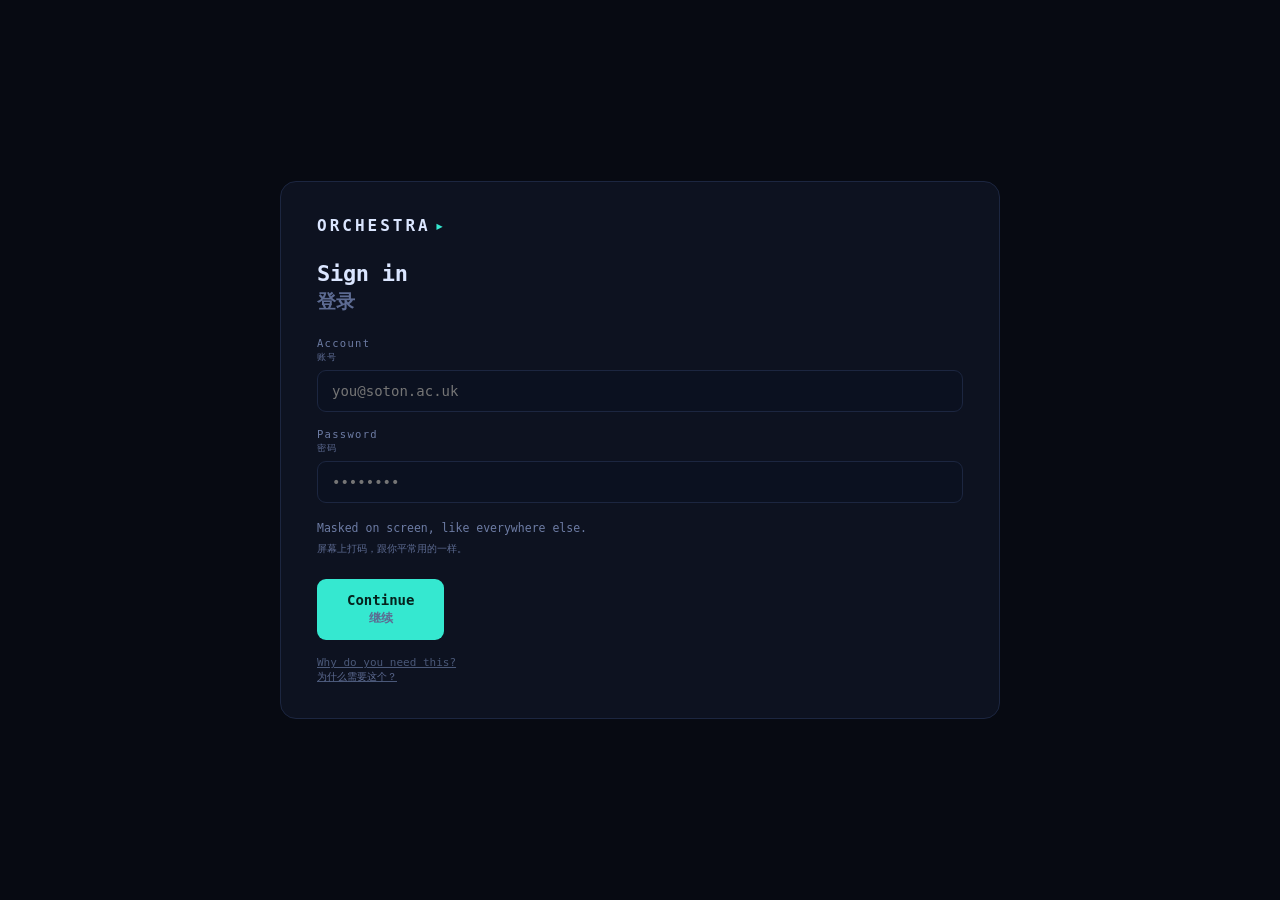
==== static/index.html @ a51f9fc7 "fix: 采纳 1号审查 P0——decline/Manage 改真 button；语言键 EN/中文；Language locked 变梗 - 125%% 缩放实测：事件流不会被挤出视口，150%%" ====
<!DOCTYPE html>
<html lang="en">
<head>
<meta charset="UTF-8">
<title>ORCHESTRA — Autonomous Agent Fleet</title>
<link rel="stylesheet" href="style.css">
</head>
<body>

<header>
  <div class="logo">ORCHESTRA<span>▸</span></div>
  <div class="tagline">Autonomous Agent Fleet · Enterprise</div>

  <div class="plan" id="plan">
    <span id="plan-name">Free trial</span>
    <span class="plan-bar"><i id="plan-fill"></i></span>
    <span id="plan-left">45.0s</span>
  </div>

  <div class="pills">
    <span>COHERENCE <b id="p-coh">99.7%</b></span>
    <span>STATE <b id="p-state">NOMINAL</b></span>
  </div>
  <button id="lang" title="Language">EN / 中文</button>
  <button id="mute" title="Sound">🔊</button>
</header>

<nav>
  <div class="nav-h">FLEET</div>
  <div class="nav on"  data-view="pipeline"><span data-i="nav.pipeline">Live Pipeline</span></div>
  <div class="nav"     data-view="dashboard"><span data-i="nav.dashboard">Dashboard</span></div>
  <div class="nav"     data-view="agents"><span data-i="nav.agents">Agent Assignments</span></div>
  <div class="nav"     data-view="code"><span data-i="nav.code">Configuration</span></div>
  <div class="nav-h">ACCOUNT</div>
  <div class="nav"     data-view="settings"><span data-i="nav.settings">⚙ Settings</span></div>
  <div class="spacer"></div>
  <div class="build">v4.2.1 · build 8891</div>
</nav>

<main>

  <!-- ============ LIVE PIPELINE ============ -->
  <section id="view-pipeline" class="view on">
    <div class="view-h"><span data-i="pipe.title">STUDY PIPELINE</span>
      <span class="view-note" data-i="pipe.note">real timetable · real modules · real prep packs</span></div>

    <div class="assets" id="assets"></div>

    <div class="downgrade" id="downgrade" hidden>
      <div class="dg-h" id="dg-h"></div>
      <div class="dg-cmp" id="dg-cmp"></div>
      <div class="dg-risk" id="dg-risk"></div>
      <button class="dg-btn" id="dg-restore"></button>
    </div>

    <div class="run-bar">
      <button id="run"><span data-i="pipe.run">▶ Run pipeline</span></button>
      <span id="run-msg"></span>
    </div>

    <div class="stages" id="stages"></div>

    <div class="artifact" id="artifact" hidden>
      <div class="art-h"><span id="art-title"></span><span id="art-tag"></span></div>
      <pre id="art-body"></pre>
    </div>
  </section>

  <!-- ============ DASHBOARD ============ -->
  <section id="view-dashboard" class="view">
    <div id="promos" hidden>
    <div class="promo promo-a">
      <div class="promo-tag">LIMITED TIME</div>
      <div class="promo-big">50% OFF</div>
      <div class="promo-sub">ORCHESTRA PRO — upgrade now and unlock 40 more agents you will never use</div>
      <button class="promo-x" title="Close">×</button>
    </div>
    </div>

    <div class="lensbar" id="lensbar" hidden>
      <span class="lens-t" id="lens-t"></span>
      <button id="lens-in">🔍+ <span class="lb" id="lens-in-label"></span></button>
      <button id="lens-out">🔍− <span class="lb" id="lens-out-label"></span></button>
      <span class="lens-warn" id="lens-warn"></span>
    </div>

    <div class="grid" id="grid">
      <div class="card tiny">
        <div class="card-h" data-i="card.timetable">YOUR TIMETABLE</div>
        <div class="micro" id="timetable"></div>
      </div>
      <div class="card tiny">
        <div class="card-h" data-i="card.research">SUPERVISOR RESEARCH INTERESTS</div>
        <div class="micro" id="research"></div>
      </div>
      <div class="card tiny">
        <div class="card-h" data-i="card.deadlines">COURSEWORK DEADLINES</div>
        <div class="micro" id="deadlines"></div>
      </div>
    </div>
  </section>

  <!-- ============ AGENT ASSIGNMENTS ============ -->
  <section id="view-agents" class="view">
    <div class="view-h"><span data-i="agents.title">AGENT ↔ TASK ASSIGNMENT</span></div>
    <table class="assign">
      <thead><tr>
        <th data-i="th.agent">AGENT</th><th data-i="th.assigned">ASSIGNED TO</th>
        <th data-i="th.doing">ACTUALLY DOING</th><th data-i="th.status">STATUS</th>
      </tr></thead>
      <tbody id="assign-body"></tbody>
    </table>
  </section>

  <!-- ============ CONFIGURATION ============ -->
  <section id="view-code" class="view">
    <div class="view-h"><span data-i="code.title">CONFIGURATION</span></div>
    <p class="code-hint" data-i="code.hint">Edit the assignment map to fix a misrouted agent. Changes are validated by the optimiser before they take effect.</p>
    <textarea id="editor" spellcheck="false"></textarea>
    <div class="code-actions">
      <button id="apply" data-i="code.apply">Apply changes</button>
      <span id="apply-msg"></span>
    </div>
  </section>

  <!-- ============ SETTINGS ============ -->
  <section id="view-settings" class="view">
    <div class="view-h" data-i="settings.title">SETTINGS</div>
    <div class="settings-list">
      <div class="srow">Notifications <span class="sval">All enabled (locked)</span></div>
      <div class="srow">Language <span class="sval">English (locked)</span></div>
      <div class="srow">Data sharing <span class="sval">Enabled (recommended)</span></div>
      <div class="srow">Billing <button type="button" class="sval linkish" id="to-billing">Manage →</button></div>
    </div>
    <!-- TODO(George): Billing → Cancel subscription → retention flow -->
    <div id="billing-slot"></div>
  </section>

</main>

<!-- 报错袭击的容器 -->
<div class="errstack" id="errstack"></div>

<aside class="stream">
  <div class="stream-h">EVENT STREAM</div>
  <div id="log"></div>
</aside>

<footer>
  <div class="cmd">
    <span class="ps">&gt;</span>
    <input id="cmd" autocomplete="off" placeholder="Tell the fleet what you need…">
  </div>
</footer>

<!-- ============ 付费墙 ============ -->
<div class="modal" id="paywall" hidden>
  <div class="paybox">
    <div class="pay-h" id="pay-h">Performance is limited on your current plan</div>
    <div class="pay-sub" id="pay-sub"></div>
    <div class="tiers" id="tiers"></div>
    <div class="pay-foot">
      <button type="button" id="pay-decline">Continue with degraded performance</button>
    </div>
  </div>
</div>

<script src="client.js"></script>
<script src="audio.js"></script>
<script src="i18n.js"></script>
<script src="app.js"></script>
<script src="retention.js"></script>
<script src="hostile.js"></script>
<script src="onboard.js"></script>
</body>
</html>
---- static/style.css ----
:root{
  --bg:#070a12; --panel:#0d1220; --line:#1c2640; --text:#dbe6ff; --dim:#6d7ca4;
  --cyan:#35e8d0; --amber:#ffb347; --red:#ff4d6d; --violet:#a06bff;
}
*{box-sizing:border-box;margin:0;padding:0}
body{
  background:var(--bg); color:var(--text); height:100vh; overflow:hidden;
  font-family:"SF Mono",Consolas,"Cascadia Mono",ui-monospace,monospace;
  display:grid;
  grid-template-columns:212px 1fr 300px;
  grid-template-rows:52px 1fr 66px;
  grid-template-areas:"h h h" "n m s" "f f s";
}

/* ---------- header ---------- */
header{grid-area:h;display:flex;align-items:center;gap:18px;padding:0 20px;
       background:var(--panel);border-bottom:1px solid var(--line)}
.logo{font-weight:700;letter-spacing:3px;font-size:15px}
.logo span{color:var(--cyan);margin-left:4px}
.tagline{font-size:11px;color:var(--dim)}
.pills{margin-left:auto;display:flex;gap:20px;font-size:10.5px;color:var(--dim);letter-spacing:.5px}
.pills b{color:var(--cyan);font-weight:600}

/* ---------- nav ---------- */
nav{grid-area:n;background:var(--panel);border-right:1px solid var(--line);
    padding:16px 0;display:flex;flex-direction:column}
.nav-h{font-size:9px;letter-spacing:1.7px;color:#41507a;padding:14px 18px 7px}
.nav{padding:9px 18px;font-size:12.5px;color:var(--dim);cursor:pointer;
     border-left:2px solid transparent;transition:.12s}
.nav:hover{background:#121a2c;color:var(--text)}
.nav.on{color:var(--cyan);border-left-color:var(--cyan);background:#101828}
.spacer{flex:1}
.build{padding:0 18px;font-size:9.5px;color:#31405f}

/* ---------- main ---------- */
main{grid-area:m;overflow-y:auto;padding:20px 24px 30px;
     background:radial-gradient(circle at 50% 0%,#0b1322 0%,var(--bg) 60%)}
.view{display:none} .view.on{display:block}
.view-h{font-size:11px;letter-spacing:2px;color:var(--dim);margin-bottom:14px}
.view-note{color:#3c4a6e;letter-spacing:.5px;margin-left:10px}

/* ---------- 重要信息：小到看不见 ---------- */
.grid{display:grid;grid-template-columns:1fr 1fr;gap:16px}
.card{background:var(--panel);border:1px solid var(--line);border-radius:10px;padding:14px 16px}
.card-h{font-size:10px;letter-spacing:1.4px;color:var(--dim);margin-bottom:10px}
.card-note{color:#36446a;letter-spacing:.4px}
.micro{font-size:3.4px;line-height:1.5;color:#8fa0c8;white-space:pre-wrap;
       transition:font-size .25s}
.card.tiny:hover .micro{font-size:2.6px}      /* 想看清？那就更小 */
.card.tiny:hover .card-h::after{content:"  ⟲ optimising legibility…";color:var(--amber)}

/* ---------- 垃圾信息：大到躲不开 ---------- */
.promo{position:relative;border-radius:12px;overflow:hidden;padding:20px 24px}
.promo-a{grid-column:1/-1;margin-bottom:16px;
         background:linear-gradient(110deg,#ff3d81,#ff9d3d 55%,#ffd23d);color:#25110a}
.promo-tag{font-size:10px;letter-spacing:3px;font-weight:700;opacity:.75}
.promo-big{font-size:62px;font-weight:800;line-height:1;letter-spacing:-2px;margin:2px 0 6px}
.promo-sub{font-size:13px;font-weight:600;max-width:640px}
.promo-x{position:absolute;top:14px;right:16px;width:26px;height:26px;border:none;
         border-radius:50%;background:rgba(0,0,0,.18);color:inherit;font-size:16px;
         cursor:pointer;transition:transform .12s}
.promo-b{grid-column:1/-1;background:linear-gradient(100deg,#6b4bff,#c04bff);color:#fff}
.promo-big2{font-size:34px;font-weight:800;letter-spacing:-1px}
.promo-c{grid-column:1/-1;background:#111a2e;border:1px solid var(--violet);padding:12px 0}
.promo-marquee{white-space:nowrap;overflow:hidden}
.promo-marquee span{display:inline-block;font-size:15px;font-weight:700;color:var(--violet);
                    animation:slide 14s linear infinite}
@keyframes slide{from{transform:translateX(0)}to{transform:translateX(-50%)}}

/* ---------- 分配表 ---------- */
table.assign{width:100%;border-collapse:collapse;font-size:12px}
.assign th{text-align:left;font-size:9.5px;letter-spacing:1.4px;color:#41507a;
           padding:8px 10px;border-bottom:1px solid var(--line);font-weight:500}
.assign td{padding:8px 10px;border-bottom:1px solid #141c2f;color:var(--dim)}
.assign td.ag{color:var(--text)}
.assign td.mismatch{color:var(--red)}
.assign td.ok{color:var(--cyan)}
.badge{font-size:9.5px;padding:2px 7px;border-radius:99px;border:1px solid currentColor}

/* ---------- 代码窗口 ---------- */
.code-hint{font-size:12px;color:var(--dim);margin-bottom:12px;line-height:1.7}
#editor{width:100%;height:340px;background:#0a0f1c;color:#9fe8ff;border:1px solid var(--line);
        border-radius:9px;padding:14px;font:inherit;font-size:12.5px;line-height:1.75;
        outline:none;resize:none}
.code-actions{display:flex;align-items:center;gap:14px;margin-top:12px}
#apply{background:var(--cyan);color:#05221d;border:none;border-radius:8px;
       padding:9px 20px;font:inherit;font-weight:700;font-size:12.5px;cursor:pointer}
#apply-msg{font-size:11.5px;color:var(--amber)}

/* ---------- settings ---------- */
.settings-list{max-width:560px}
.srow{display:flex;justify-content:space-between;padding:13px 4px;font-size:12.5px;
      border-bottom:1px solid #141c2f;color:var(--dim)}
.sval{color:#3f4d70}
#to-billing{color:var(--cyan);cursor:pointer}

/* ---------- event stream ---------- */
aside.stream{grid-area:s;background:var(--panel);border-left:1px solid var(--line);
             padding:16px 14px;overflow-y:auto}
.stream-h{font-size:9px;letter-spacing:1.7px;color:#41507a;margin-bottom:12px}
.e{font-size:11px;line-height:1.7;margin-bottom:9px;padding-left:9px;
   border-left:2px solid var(--line);color:var(--dim)}
.e .t{color:#35426a;margin-right:6px}
.e.ok{border-left-color:var(--cyan)}    .e.ok .m{color:var(--cyan)}
.e.warn{border-left-color:var(--amber)} .e.warn .m{color:var(--amber)}
.e.err{border-left-color:var(--red)}    .e.err .m{color:var(--red)}
.e.you{border-left-color:#55628c}       .e.you .m{color:var(--text)}

/* ---------- command bar ---------- */
footer{grid-area:f;background:var(--panel);border-top:1px solid var(--line);
       display:flex;align-items:center;padding:0 24px}
.cmd{display:flex;align-items:center;gap:10px;width:100%;background:#0b1120;
     border:1px solid var(--line);border-radius:9px;padding:11px 14px}
.cmd .ps{color:var(--cyan);font-size:13px}
.cmd input{flex:1;background:none;border:none;outline:none;color:var(--text);font:inherit;font-size:13px}
.cmd input::placeholder{color:#3d4c74}

/* ---------- 混乱态 ---------- */
body.chaos{--cyan:#ff4d6d}
body.chaos .logo span{animation:flick .12s infinite}
body.chaos main{animation:jitter .2s infinite}
@keyframes flick{0%,100%{opacity:1}50%{opacity:.2}}
@keyframes jitter{0%{transform:translate(0,0)}25%{transform:translate(1px,-1px)}
                  50%{transform:translate(-1px,1px)}75%{transform:translate(1px,1px)}
                  100%{transform:translate(0,0)}}

/* ---------- 静音键 ---------- */
#mute{background:none;border:1px solid var(--line);color:var(--dim);border-radius:7px;
      padding:5px 9px;font-size:13px;cursor:pointer;margin-left:14px}
#mute:hover{color:var(--text);border-color:var(--cyan)}

/* ---------- 流水线 ---------- */
.run-bar{display:flex;align-items:center;gap:16px;margin-bottom:18px}
#run{background:var(--cyan);color:#05221d;border:none;border-radius:8px;padding:10px 22px;
     font:inherit;font-weight:700;font-size:12.5px;cursor:pointer;letter-spacing:.5px}
#run:disabled{background:#26344f;color:#5b6a8f;cursor:wait}
#run-msg{font-size:11.5px;color:var(--dim)}

.stages{display:flex;flex-direction:column;gap:8px}
.stage{display:grid;grid-template-columns:78px 1fr 92px;gap:14px;align-items:center;
       background:var(--panel);border:1px solid var(--line);border-left:3px solid #223052;
       border-radius:9px;padding:11px 15px;opacity:.35;transition:opacity .2s,border-color .2s}
.stage.live{opacity:1;border-left-color:var(--amber)}
.stage.ok{opacity:1;border-left-color:var(--cyan)}
.stage.bad{opacity:1;border-left-color:var(--red)}
.st-agent{font-size:11.5px;color:var(--dim);letter-spacing:.8px}
.stage.ok .st-agent{color:var(--cyan)} .stage.bad .st-agent{color:var(--red)}
.st-name{font-size:12.5px;color:var(--text)}
.st-detail{font-size:10.8px;color:var(--dim);margin-top:3px;line-height:1.55}
.stage.bad .st-detail{color:var(--red)}
.st-reroute{font-size:10.8px;color:var(--red);margin-top:3px}
.st-ms{font-size:11px;color:#3f4d70;text-align:right;font-variant-numeric:tabular-nums}
.stage.bad .st-ms{color:var(--red)}

.artifact{margin-top:20px;background:var(--panel);border:1px solid var(--line);border-radius:10px;
          padding:14px 16px}
.art-h{display:flex;justify-content:space-between;align-items:center;
       font-size:10.5px;letter-spacing:1.2px;color:var(--dim);margin-bottom:10px}
#art-tag{color:var(--cyan)}
.artifact.wrong{border-color:var(--red)} .artifact.wrong #art-tag{color:var(--red)}
#art-body{font-size:11.2px;line-height:1.75;color:#93a3c9;white-space:pre-wrap;
          max-height:260px;overflow-y:auto}

/* ---------- 双语第二行 ---------- */
.cn{display:block;color:#5d6b92;font-size:.88em;margin-top:2px}

/* ---------- 套餐条 ---------- */
.plan{display:flex;align-items:center;gap:9px;font-size:10.5px;color:var(--dim);
      border:1px solid var(--line);border-radius:99px;padding:4px 12px}
#plan-name{letter-spacing:.6px}
.plan-bar{width:74px;height:4px;background:#1b2236;border-radius:99px;overflow:hidden}
.plan-bar i{display:block;height:100%;background:var(--cyan);transition:width .9s linear}
#lang{background:none;border:1px solid var(--line);color:var(--dim);border-radius:7px;
      padding:5px 10px;font:inherit;font-size:11px;cursor:pointer;margin-left:10px}
#lang:hover{color:var(--text);border-color:var(--cyan)}

/* ---------- 豪华试用：金色 ---------- */
body[data-tier="trial"]{--cyan:#ffd66b}
body[data-tier="trial"] .plan{border-color:#ffd66b;color:#ffd66b}
body[data-tier="trial"] .plan-bar i{background:#ffd66b}
body[data-tier="trial"] .logo span{color:#ffd66b}
body[data-tier="pro"]{--cyan:#ffd66b}

/* ---------- 沉没成本：试用期攒下的资产 ---------- */
.assets{display:flex;gap:10px;margin-bottom:16px;flex-wrap:wrap}
.asset{background:var(--panel);border:1px solid var(--line);border-radius:9px;
       padding:9px 14px;min-width:132px}
.asset-n{font-size:20px;font-weight:700;color:var(--cyan);font-variant-numeric:tabular-nums}
.asset-l{font-size:9.5px;color:var(--dim);letter-spacing:.7px;margin-top:2px}
body.lost .asset-n{color:var(--red);text-decoration:line-through}

/* ---------- 掉档横幅 ---------- */
.downgrade{background:linear-gradient(100deg,#2a0f18,#1a0d16);border:1px solid var(--red);
           border-radius:12px;padding:18px 20px;margin-bottom:18px}
.dg-h{font-size:17px;font-weight:700;color:#ff8ba3;margin-bottom:12px}
.dg-cmp{display:flex;gap:28px;font-size:12px;color:var(--dim);margin-bottom:12px}
.dg-cmp b{display:block;font-size:19px;margin-top:3px;font-variant-numeric:tabular-nums}
.dg-cmp .was b{color:#8f9bbd;text-decoration:line-through}
.dg-cmp .now b{color:var(--red)}
.dg-risk{font-size:11.5px;color:#b2718a;line-height:1.85;margin-bottom:14px}
.dg-btn{background:#ffd66b;color:#33240a;border:none;border-radius:8px;padding:11px 26px;
        font:inherit;font-weight:700;font-size:13px;cursor:pointer}

/* ---------- 付费墙 ---------- */
.modal{position:fixed;inset:0;background:rgba(4,6,12,.86);display:flex;
       align-items:center;justify-content:center;z-index:50}
.paybox{background:var(--panel);border:1px solid var(--line);border-radius:14px;
        padding:26px 28px;max-width:860px;width:calc(100% - 60px)}
.pay-h{font-size:19px;font-weight:700;margin-bottom:6px}
.pay-sub{font-size:11.5px;color:var(--dim);line-height:1.7;margin-bottom:20px}
.tiers{display:grid;grid-template-columns:repeat(3,1fr);gap:14px}
.tier{background:#0b1120;border:1px solid var(--line);border-radius:11px;padding:16px}
.tier:nth-child(2){border-color:#ffd66b}
.tier-n{font-size:12px;letter-spacing:1.2px;color:var(--dim)}
.tier-p{font-size:24px;font-weight:700;margin:6px 0 10px}
.tier-b{font-size:12px;line-height:1.6;margin-bottom:10px}
.tier-f{font-size:9.5px;color:#4a5878;line-height:1.55;margin-bottom:14px;min-height:42px}
.tier-btn{width:100%;background:#22304d;color:var(--text);border:none;border-radius:7px;
          padding:9px;font:inherit;font-size:12px;font-weight:700;cursor:pointer}
.tier:nth-child(2) .tier-btn{background:#ffd66b;color:#33240a}
.pay-foot{margin-top:18px;text-align:center}
#pay-decline{font-size:9.5px;color:#3c4a6e;cursor:pointer;text-decoration:underline}
#pay-decline:hover{color:var(--dim)}

/* hidden 属性必须能压住 display:flex，否则关不掉 */
.modal[hidden]{display:none}

/* ======================= 挽留流程：从混乱切到纯白企业风 ======================= */
.ret{position:fixed;inset:0;z-index:80;background:#fbfbfd;color:#10131c;
     font-family:"Segoe UI","Microsoft YaHei",system-ui,sans-serif;
     display:flex;flex-direction:column;opacity:0;transition:opacity .45s ease}
.ret.in{opacity:1}
.ret-top{display:flex;align-items:center;justify-content:space-between;
         padding:20px 40px;border-bottom:1px solid #e6e8ef;background:#fff}
.ret-who{font-size:17px;font-weight:700;letter-spacing:-.2px}
.ret-sub{font-size:12px;color:#6b7386;margin-top:3px}
.ret-badge{font-size:10.5px;letter-spacing:1.4px;font-weight:700;color:#0c5c4a;
           background:#dcf5ec;border-radius:99px;padding:6px 14px}
.ret-body{flex:1;overflow-y:auto;padding:34px 40px 60px;max-width:900px;
          width:100%;margin:0 auto}
.ret-sec{opacity:0;transform:translateY(10px);transition:.45s ease;margin-bottom:30px}
.ret-sec.in{opacity:1;transform:none}
.ret-sec h3{font-size:19px;font-weight:600;letter-spacing:-.3px;margin-bottom:18px}
.ret .cn{color:#7a8296;font-size:.9em}
.ret-p{font-size:14px;line-height:1.8;color:#4a5164;max-width:620px;margin-bottom:20px}

/* 重放 */
.rp{display:grid;grid-template-columns:52px 1fr 1fr 64px;gap:14px;align-items:baseline;
    padding:11px 0;border-bottom:1px solid #eef0f5;font-size:13px;
    opacity:0;transform:translateX(-6px);transition:.3s ease}
.rp.in{opacity:1;transform:none}
.rp-t{color:#9aa1b4;font-size:11.5px;font-variant-numeric:tabular-nums}
.rp-q{color:#6b7386}
.rp-a{color:#0c5c4a;font-weight:600}
.rp-ms{color:#9aa1b4;font-size:11.5px;text-align:right;font-variant-numeric:tabular-nums}

/* 问卷卡 */
.q-head{display:flex;align-items:center;gap:16px;font-size:11.5px;color:#6b7386;margin-bottom:14px}
.q-bar{flex:1;max-width:260px;height:5px;background:#e8eaf1;border-radius:99px;overflow:hidden}
.q-bar i{display:block;height:100%;background:#2f6bff;transition:width .6s ease}
.q-body{font-size:21px;line-height:1.55;font-weight:600;letter-spacing:-.3px;
        max-width:680px;margin-bottom:12px}
.q-proof{font-size:12.5px;line-height:1.75;color:#7a8296;background:#f2f4f9;
         border-left:3px solid #ccd3e4;border-radius:0 8px 8px 0;
         padding:11px 14px;max-width:680px;margin-bottom:22px}
.q-actions{display:flex;gap:12px;align-items:center}
.q-keep{background:#2f6bff;color:#fff;border:none;border-radius:9px;padding:13px 26px;
        font:inherit;font-size:14px;font-weight:700;cursor:pointer}
.q-keep.ghost{background:none;color:#6b7386;border:1px solid #d5dae6}
.q-skip{background:none;border:1px solid #d5dae6;color:#6b7386;border-radius:9px;
        padding:12px 18px;font:inherit;font-size:12.5px;cursor:pointer}
.q-exit-wrap{margin-top:26px}
.q-exit{color:#aeb4c4;cursor:pointer;text-decoration:underline;
        transition:font-size .3s ease}
.q-exit:hover{color:#8b92a6}

/* 结局 */
.ret.dead{background:#0a0b0f;color:#7a8296;transition:background .9s ease,color .9s ease}
.ret.dead .ret-top{background:#0d0f15;border-color:#1a1d27}
.ret.dead .ret-who{color:#4e5468}
.ret.dead .ret-badge{background:#161923;color:#4e5468}
.fin{padding-top:60px;text-align:center}
.fin-x{font-size:12px;letter-spacing:3px;color:#5a6076;margin-bottom:34px}
.fin-line{font-size:34px;font-weight:700;line-height:1.35;color:#e8ebf4;
          letter-spacing:-.6px;max-width:720px;margin:0 auto 22px}
.fin-line .cn{color:#8b92a6;font-size:.62em;margin-top:12px}
.fin-sub{font-size:13.5px;line-height:1.85;color:#6b7386;max-width:560px;margin:0 auto 34px}
.fin-sub .cn{color:#565c70}


/* 账单页：取消链接故意做成最不起眼的那一行 */
.billing{max-width:560px;margin-top:26px;border-top:1px solid var(--line);padding-top:18px}
.bill-h{font-size:11px;letter-spacing:2px;color:var(--dim);margin-bottom:12px}
.bill-foot{margin-top:22px}
#cancel-link{font-size:9.5px;color:#3c4a6e;cursor:pointer;text-decoration:underline}
#cancel-link:hover{color:var(--dim)}

/* ======================= 开场：登录 + 透明启动 ======================= */
.ob{position:fixed;inset:0;z-index:90;background:#070a12;
    display:flex;align-items:center;justify-content:center;
    opacity:0;transition:opacity .4s ease}
.ob.in{opacity:1}
.ob-box{width:min(720px,calc(100% - 48px));background:var(--panel);
        border:1px solid var(--line);border-radius:16px;padding:34px 36px}
.ob-logo{font-size:16px;font-weight:700;letter-spacing:3px;margin-bottom:26px}
.ob-logo span{color:var(--cyan);margin-left:4px}
.ob-h{font-size:22px;font-weight:700;letter-spacing:-.3px;margin-bottom:22px}
.ob-l{display:block;font-size:10.5px;letter-spacing:1.3px;color:var(--dim);margin-bottom:6px}
.ob input{width:100%;background:#0b1120;border:1px solid var(--line);border-radius:9px;
          padding:12px 14px;color:var(--text);font:inherit;font-size:14px;outline:none;
          margin-bottom:16px}
.ob input:focus{border-color:var(--cyan)}
.ob-note{font-size:11.5px;color:var(--dim);line-height:1.7;margin-bottom:22px}
.ob button{background:var(--cyan);color:#05221d;border:none;border-radius:9px;
           padding:13px 30px;font:inherit;font-size:14px;font-weight:700;cursor:pointer}
.ob-tiny{font-size:11px;color:#4a5878;margin-top:16px;cursor:pointer;text-decoration:underline}
.ob-why-body{font-size:11.5px;color:var(--dim);line-height:1.75;margin-top:10px;
             border-left:2px solid var(--line);padding-left:12px}
.ob-who{font-size:12px;color:var(--dim);line-height:1.7;margin-bottom:20px}
.ob-who b{color:var(--text)}

.ob-steps{display:flex;flex-direction:column;gap:2px;margin-bottom:18px}
.ob-row{display:grid;grid-template-columns:20px 1fr auto auto;gap:14px;align-items:baseline;
        padding:9px 0;border-bottom:1px solid #141c2f;font-size:12.5px;
        opacity:0;transform:translateX(-6px);transition:.28s ease}
.ob-row.in{opacity:1;transform:none}
.ob-tick{color:var(--cyan)}
.ob-what{color:var(--text)}
.ob-src{color:#4a5878;font-size:11px}
.ob-view{color:var(--cyan);font-size:11px;cursor:pointer;text-decoration:underline;
         white-space:nowrap}
.ob-code{background:#0a0f1c;border:1px solid var(--line);border-radius:9px;padding:14px;
         font-size:11px;line-height:1.7;color:#9fe8ff;max-height:240px;overflow:auto;
         white-space:pre;margin-bottom:18px}


/* 挽留过程中常驻的「我还在替你干活」 */
.ret-live{display:flex;align-items:center;gap:12px;padding:13px 40px;
          border-top:1px solid #e6e8ef;background:#fff;font-size:12px;color:#6b7386}
.rl-dot{width:7px;height:7px;border-radius:50%;background:#12b886;
        box-shadow:0 0 0 0 rgba(18,184,134,.55);animation:pulse 1.9s infinite}
@keyframes pulse{70%{box-shadow:0 0 0 9px rgba(18,184,134,0)}
                 100%{box-shadow:0 0 0 0 rgba(18,184,134,0)}}
.rl-label{font-weight:700;color:#0c5c4a;letter-spacing:.2px}
.rl-label .cn{display:inline;margin-left:6px;color:#7a8296;font-weight:400}
.rl-item{color:#4a5164;transition:opacity .26s ease}
.rl-item .cn{display:inline;margin-left:8px}

/* ======================= 仪表盘：干净 → 敌意 ======================= */
/* 试用期：正文本来就能读，重点清晰 */
.micro{font-size:13px;line-height:1.75;color:#b9c6e6;transition:font-size .6s ease}
.card.tiny:hover .micro{font-size:13px}
.card.tiny:hover .card-h::after{content:""}

/* 掉档后：缩到看不见 */
body.hostile .micro{font-size:3.4px;line-height:1.5;color:#8fa0c8}
body.hostile .card.tiny:hover .micro{font-size:2.6px}
body.hostile .card.tiny:hover .card-h::after{content:"  ⟲ optimising legibility…";color:var(--amber)}
/* 放大镜开着的时候，确实看得清——但只有一小会儿 */
body.hostile.lens .micro{font-size:14px;color:#dbe6ff}
body.hostile.lens .card.tiny:hover .micro{font-size:14px}

/* 换位置时的动画：你眼睁睁看着它挪走 */
.grid > *{transition:transform .45s cubic-bezier(.2,.8,.2,1)}
.moved{animation:nudge .5s ease}
@keyframes nudge{0%{transform:translateY(8px) scale(.985);opacity:.55}
                 100%{transform:none;opacity:1}}
.promo.added{animation:nudge .5s ease}

/* 放大镜工具条 */
.lensbar{display:flex;align-items:center;gap:14px;margin-bottom:14px;
         font-size:11.5px;color:var(--dim)}
.lensbar button{background:#1a2237;border:1px solid var(--line);
                color:var(--text);border-radius:8px;padding:7px 14px;font:inherit;
                font-size:12px;cursor:pointer}
.lensbar button:hover{border-color:var(--cyan)}
.lens-t{font-variant-numeric:tabular-nums}
.lens-warn{color:var(--amber)}

/* ---------- C7 两面镜子 ---------- */
.lensbar .lb{font-size:11px;color:var(--dim);margin-left:4px}
.lensbar button.swapped{border-color:var(--amber)}

/* ---------- C10 报错袭击 + 震动袭击 ---------- */
.errstack{position:fixed;right:320px;bottom:88px;z-index:70;display:flex;
          flex-direction:column-reverse;gap:8px;pointer-events:none;max-height:72vh;
          overflow:hidden}
.errbox{background:#1b0c14;border:1px solid var(--red);border-left:4px solid var(--red);
        border-radius:8px;padding:11px 15px;min-width:340px;max-width:420px;
        box-shadow:0 10px 30px rgba(0,0,0,.55);
        animation:errin .18s ease}
.errbox b{display:block;color:var(--red);font-size:11.5px;letter-spacing:.6px;margin-bottom:4px}
.errbox span{font-size:11px;color:#c38ea0;line-height:1.6}
@keyframes errin{from{opacity:0;transform:translateX(26px) scale(.97)}to{opacity:1;transform:none}}

body.quake{animation:quake .07s infinite}
@keyframes quake{0%{transform:translate(0,0)}
                 25%{transform:translate(3px,-2px) rotate(.12deg)}
                 50%{transform:translate(-3px,2px) rotate(-.12deg)}
                 75%{transform:translate(2px,3px)}
                 100%{transform:translate(0,0)}}
body.quake .assign td{color:var(--red)}
body.hostile.lens-small .micro{font-size:2px}


/* 1号 P0-1：这些是真按钮了，键盘能走到，但视觉保持原样 */
#pay-decline{background:none;border:0;padding:0;color:inherit;font:inherit;cursor:pointer}
.linkish{background:none;border:0;padding:0;font:inherit;cursor:pointer}
#cancel-link{background:none;border:0;padding:0;font:inherit}
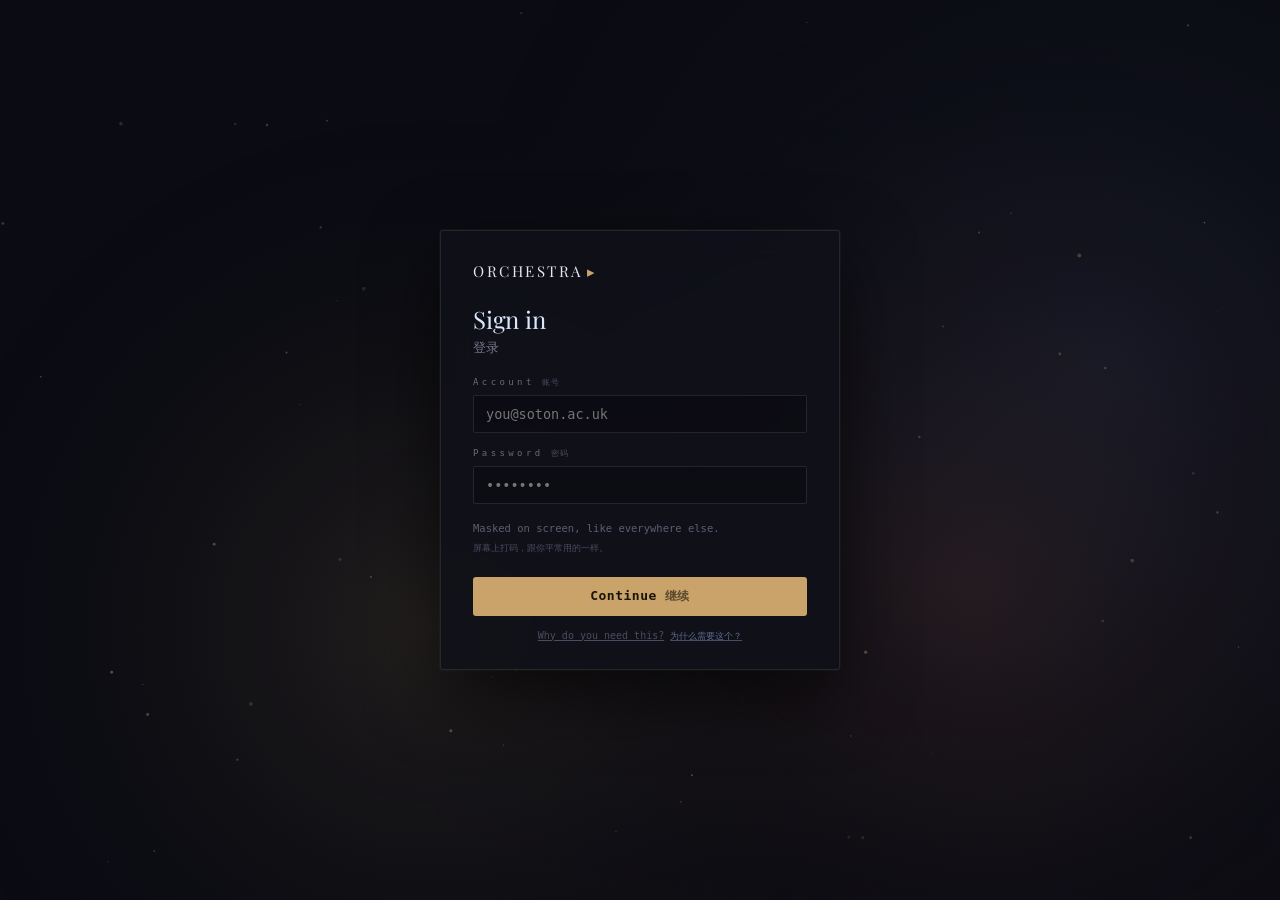
==== commit df5e47bc: "feat: 过程图 + 挽留三件道具（Outlook 邮件窗 / 外卖订单 / 可悬停的日历） - 六节点过程图：跑完变绿，悬停看这一步读了什么、产出什么、耗时多少；混乱态边改道变红虚线 - 邮件窗：" ====
--- a/static/index.html
+++ b/static/index.html
@@ -3,6 +3,9 @@
 <head>
 <meta charset="UTF-8">
 <title>ORCHESTRA — Autonomous Agent Fleet</title>
+<link rel="preconnect" href="https://fonts.googleapis.com">
+<link rel="preconnect" href="https://fonts.gstatic.com" crossorigin>
+<link href="https://fonts.googleapis.com/css2?family=Playfair+Display:wght@400;600&family=Noto+Serif+SC:wght@400;600&family=Noto+Sans+SC:wght@300;400;500&display=swap" rel="stylesheet">
 <link rel="stylesheet" href="style.css">
 </head>
 <body>
@@ -58,6 +61,11 @@
       <span id="run-msg"></span>
     </div>
 
+    <div class="graphwrap">
+      <div class="graph" id="graph"></div>
+      <div class="graph-detail" id="graph-detail"></div>
+    </div>
+
     <div class="stages" id="stages"></div>
 
     <div class="artifact" id="artifact" hidden>
@@ -68,6 +76,32 @@
 
   <!-- ============ DASHBOARD ============ -->
   <section id="view-dashboard" class="view">
+    <!-- 正例：付费版看到的东西。克制、留白、能读。 -->
+    <section class="deluxe" id="deluxe">
+      <header class="dx-top">
+        <div class="dx-date">
+          <span class="dx-day" id="dx-day">—</span>
+          <div class="dx-dmeta">
+            <span id="dx-wd"></span>
+            <span id="dx-mon"></span>
+          </div>
+        </div>
+        <div class="dx-lead">
+          <div class="dx-kicker" id="dx-kicker"></div>
+          <h2 class="dx-h" id="dx-h"></h2>
+          <p class="dx-sub" id="dx-sub"></p>
+        </div>
+      </header>
+
+      <div class="dx-cols">
+        <div class="dx-timeline" id="dx-timeline"></div>
+        <aside class="dx-side">
+          <div class="dx-card" id="dx-prep"></div>
+          <div class="dx-card dx-quiet" id="dx-prov"></div>
+        </aside>
+      </div>
+    </section>
+
     <div id="promos" hidden>
     <div class="promo promo-a">
       <div class="promo-tag">LIMITED TIME</div>
@@ -170,7 +204,10 @@
 <script src="i18n.js"></script>
 <script src="app.js"></script>
 <script src="retention.js"></script>
+<script src="graph.js"></script>
+<script src="deluxe.js"></script>
 <script src="hostile.js"></script>
+<script src="relogin.js"></script>
 <script src="onboard.js"></script>
 </body>
 </html>
--- a/static/style.css
+++ b/static/style.css
@@ -407,3 +407,473 @@
 #pay-decline{background:none;border:0;padding:0;color:inherit;font:inherit;cursor:pointer}
 .linkish{background:none;border:0;padding:0;font:inherit;cursor:pointer}
 #cancel-link{background:none;border:0;padding:0;font:inherit}
+
+/* ---------- C1–C3 过期后的重新登录 ---------- */
+.rl{position:fixed;inset:0;z-index:85;background:rgba(4,6,12,.92);
+    display:flex;align-items:center;justify-content:center;opacity:0;transition:opacity .3s}
+.rl.in{opacity:1}
+.rl[hidden]{display:none}
+.rl-box{width:min(460px,calc(100% - 48px));background:var(--panel);
+        border:1px solid var(--line);border-radius:14px;padding:28px 30px}
+.rl-h{font-size:19px;font-weight:700;margin-bottom:6px}
+.rl-sub{font-size:11.5px;color:var(--dim);line-height:1.7;margin-bottom:20px}
+.rl input{width:100%;background:#0b1120;border:1px solid var(--line);border-radius:9px;
+          padding:11px 13px;color:var(--text);font:inherit;font-size:14px;outline:none;
+          margin-bottom:14px}
+.rl input:focus{border-color:var(--amber)}
+.rl-note{font-size:10.5px;color:var(--amber);line-height:1.6;margin:-6px 0 16px;min-height:14px}
+.rl button{width:100%;background:var(--cyan);color:#05221d;border:none;border-radius:9px;
+           padding:12px;font:inherit;font-size:14px;font-weight:700;cursor:pointer}
+.rl-tiny{font-size:10px;color:#3c4a6e;text-align:center;margin-top:12px}
+
+.rl-cap{background:#0a0f1c;border:1px solid var(--line);border-radius:10px;
+        padding:14px;margin-bottom:16px}
+.cap-h{font-size:10.5px;letter-spacing:1.2px;color:var(--dim);margin-bottom:10px}
+.cap-code{display:flex;gap:6px;justify-content:center;padding:12px 0 14px;
+          background:repeating-linear-gradient(48deg,#111a2e 0 7px,#0d1424 7px 14px);
+          border-radius:7px;margin-bottom:12px}
+.cap-code span{display:inline-block;font-size:26px;font-weight:700;color:#cfe3ff;
+               letter-spacing:2px;text-shadow:0 1px 0 #2b3a5c}
+.cap-msg{font-size:10.5px;color:var(--amber);line-height:1.6;min-height:14px;margin-top:8px}
+
+/* 修：双语把小徽章撑成两行，99px 的胶囊圆角就裂成了括号 */
+.badge{display:inline-flex;flex-direction:column;align-items:center;
+       border-radius:8px;padding:3px 10px;line-height:1.4;white-space:nowrap}
+.badge .cn{display:block;font-size:.88em;margin-top:1px;color:inherit;opacity:.72}
+.ret-badge{display:inline-flex;flex-direction:column;align-items:center;
+           border-radius:10px;line-height:1.4}
+.ret-badge .cn{display:block;margin-top:1px}
+/* 顶部套餐条同理，别被第二行撑破 */
+.plan{white-space:nowrap}
+.lensbar button{display:inline-flex;flex-direction:column;align-items:flex-start;
+                line-height:1.35}
+.lensbar button .lb{margin-left:0}
+
+/* ============================================================
+   正例：付费版的「今日」。
+   和混乱版反着来——衬线标题、大留白、暖色、字大到能读。
+   字体全用系统自带，投影上不会因为网络卡住。
+   ============================================================ */
+.deluxe{display:none;max-width:1080px;padding:10px 0 40px}
+body:not(.hostile) #deluxe{display:block}
+body.hostile #deluxe{display:none}
+
+.dx-top{display:flex;gap:34px;align-items:flex-start;padding-bottom:26px;
+        border-bottom:1px solid #1b2436;margin-bottom:30px}
+.dx-date{display:flex;align-items:baseline;gap:12px;flex:0 0 auto}
+.dx-day{font-family:Georgia,"Times New Roman",serif;font-size:76px;line-height:.86;
+        font-weight:400;color:#e8c07a;letter-spacing:-3px}
+.dx-dmeta{display:flex;flex-direction:column;gap:5px;font-size:11px;letter-spacing:2px;
+          color:#6d7ca4;text-transform:uppercase}
+.dx-lead{padding-top:4px}
+.dx-kicker{font-size:10px;letter-spacing:2.6px;color:#6d7ca4;margin-bottom:9px}
+.dx-h{font-family:Georgia,"Times New Roman",serif;font-size:27px;font-weight:400;
+      line-height:1.3;color:#eef2fb;letter-spacing:-.4px;margin-bottom:9px}
+.dx-sub{font-size:13.5px;line-height:1.8;color:#8a97b8;max-width:560px}
+
+.dx-cols{display:grid;grid-template-columns:1fr 300px;gap:34px;align-items:start}
+
+/* ---- 时间轴 ---- */
+.dx-band{margin-bottom:26px}
+.dx-band-h{display:flex;align-items:center;gap:12px;margin-bottom:12px}
+.dx-band-h b{font-family:Georgia,serif;font-size:15px;font-weight:400;color:#c9d4ec;
+             letter-spacing:.5px}
+.dx-band-h i{flex:1;height:1px;background:#1b2436}
+.dx-band-h em{font-style:normal;font-size:10px;letter-spacing:1.6px;color:#4d5a7d}
+
+.dx-item{display:grid;grid-template-columns:62px 12px 1fr;gap:14px;align-items:start;
+         padding:15px 0;border-bottom:1px solid #151d2e}
+.dx-item:last-child{border-bottom:0}
+.dx-time{font-size:15px;color:#c9d4ec;font-variant-numeric:tabular-nums;padding-top:3px}
+.dx-time small{display:block;font-size:10.5px;color:#4d5a7d;margin-top:2px}
+.dx-dot{width:9px;height:9px;border-radius:50%;margin-top:9px;background:#3a4767}
+.dx-item.red .dx-dot{background:#e0785f;box-shadow:0 0 0 4px rgba(224,120,95,.14)}
+.dx-item.amber .dx-dot{background:#e8c07a;box-shadow:0 0 0 4px rgba(232,192,122,.13)}
+.dx-name{font-family:Georgia,serif;font-size:19px;color:#eef2fb;line-height:1.35;
+         margin-bottom:5px}
+.dx-meta{font-size:11.5px;color:#6d7ca4;line-height:1.75}
+.dx-meta b{color:#8a97b8;font-weight:400}
+.dx-why{font-size:12.5px;color:#a8b4d2;line-height:1.75;margin-top:8px;
+        padding-left:13px;border-left:2px solid #2a3350}
+.dx-empty{font-size:12.5px;color:#5b688b;line-height:1.8;padding:6px 0}
+
+/* ---- 右栏 ---- */
+.dx-card{background:#0d1220;border:1px solid #1b2436;border-radius:12px;padding:18px 20px;
+         margin-bottom:16px}
+.dx-card h4{font-size:10px;letter-spacing:2.2px;color:#6d7ca4;font-weight:500;margin-bottom:14px}
+.dx-prep-item{display:flex;gap:11px;align-items:flex-start;padding:10px 0;
+              border-bottom:1px solid #151d2e;font-size:12.5px;line-height:1.7;color:#a8b4d2}
+.dx-prep-item:last-child{border-bottom:0}
+.dx-check{flex:0 0 15px;height:15px;border:1px solid #2f3b58;border-radius:4px;margin-top:2px;
+          display:flex;align-items:center;justify-content:center;font-size:10px;
+          color:#0b0f1a;cursor:pointer;transition:.15s}
+.dx-check.on{background:#e8c07a;border-color:#e8c07a}
+.dx-prep-item.done{color:#5b688b;text-decoration:line-through}
+.dx-quiet{background:none;border:0;padding:0}
+.dx-quiet p{font-size:11px;line-height:1.85;color:#4d5a7d}
+.dx-quiet b{color:#6d7ca4;font-weight:400}
+
+/* ============================================================
+   正例改版：照搬简历站 zhongjiaxun.cn.com 的设计语言
+   —— 东方水墨极简 · Playfair Display + 思源宋体
+   —— 暗蓝紫底 / 暖白字 / 赭红主色 / 金色点缀 / 4px 小圆角
+   字体走 Google Fonts，但每一档都有系统字体兜底，断网也不塌。
+   ============================================================ */
+.deluxe{
+  --dx-bg:oklch(0.11 0.015 275);
+  --dx-card:oklch(0.14 0.012 275);
+  --dx-fg:oklch(0.95 0.005 65);
+  --dx-muted:oklch(0.55 0.01 275);
+  --dx-dim:oklch(0.75 0.005 65);
+  --dx-primary:oklch(0.55 0.18 25);     /* 赭红 */
+  --dx-accent:oklch(0.75 0.12 80);      /* 金 */
+  --dx-line:oklch(1 0 0 / 8%);
+  --dx-r:4px;
+  font-family:"Noto Sans SC","PingFang SC","Microsoft YaHei",system-ui,sans-serif;
+  color:var(--dx-fg);
+  max-width:1120px;
+  padding:6px 0 56px;
+  position:relative;
+}
+/* 水墨晕染：一层极淡的径向渲染，不是图片，断网也在 */
+.deluxe::before{
+  content:"";position:absolute;left:0;right:0;top:-30px;height:420px;z-index:0;
+  background:radial-gradient(60% 70% at 18% 0%, oklch(0.55 0.18 25 / 9%) 0%, transparent 62%),
+             radial-gradient(48% 60% at 78% 12%, oklch(0.75 0.12 80 / 7%) 0%, transparent 60%);
+  pointer-events:none;
+}
+.deluxe > *{position:relative;z-index:1}
+
+.dx-top{gap:40px;padding-bottom:30px;border-bottom:1px solid var(--dx-line);margin-bottom:34px}
+.dx-day{
+  font-family:"Playfair Display",Georgia,"Noto Serif SC",serif;
+  font-size:88px;font-weight:400;line-height:.82;letter-spacing:-4px;
+  color:var(--dx-accent);
+}
+.dx-dmeta{font-size:10px;letter-spacing:2.4px;color:var(--dx-muted)}
+.dx-kicker{font-size:9.5px;letter-spacing:3px;color:var(--dx-primary);margin-bottom:11px}
+.dx-h{
+  font-family:"Playfair Display",Georgia,"Noto Serif SC",serif;
+  font-size:30px;font-weight:400;line-height:1.28;letter-spacing:-.5px;color:var(--dx-fg);
+  margin-bottom:11px;
+}
+.dx-h .cn{font-family:"Noto Serif SC",Georgia,serif;font-size:.68em;color:var(--dx-dim);
+          margin-top:7px;letter-spacing:0}
+.dx-sub{font-size:13px;line-height:1.95;color:var(--dx-muted);max-width:600px}
+.dx-sub .cn{color:oklch(0.48 0.01 275);margin-top:5px}
+
+.dx-band-h b{font-family:"Playfair Display",Georgia,serif;font-size:14px;color:var(--dx-dim);
+             letter-spacing:.8px}
+.dx-band-h b .cn{font-family:"Noto Serif SC",serif;font-size:.85em;color:var(--dx-muted)}
+.dx-band-h i{background:var(--dx-line)}
+.dx-band-h em{font-size:9.5px;letter-spacing:2px;color:var(--dx-muted)}
+
+.dx-item{border-bottom:1px solid var(--dx-line);padding:18px 0}
+.dx-time{font-size:14px;color:var(--dx-dim);letter-spacing:.5px}
+.dx-time small{color:var(--dx-muted);font-size:10px}
+.dx-item.red .dx-dot{background:var(--dx-primary);box-shadow:0 0 0 4px oklch(0.55 0.18 25 / 14%)}
+.dx-item.amber .dx-dot{background:var(--dx-accent);box-shadow:0 0 0 4px oklch(0.75 0.12 80 / 13%)}
+.dx-name{
+  font-family:"Playfair Display",Georgia,"Noto Serif SC",serif;
+  font-size:21px;font-weight:400;color:var(--dx-fg);letter-spacing:-.2px;margin-bottom:7px;
+}
+.dx-meta{font-size:11px;color:var(--dx-muted);letter-spacing:.2px;line-height:1.85}
+.dx-meta b{color:var(--dx-dim)}
+.dx-why{
+  margin-top:11px;padding:11px 14px;border-left:2px solid oklch(0.55 0.18 25 / 45%);
+  background:oklch(0.55 0.18 25 / 5%);border-radius:0 var(--dx-r) var(--dx-r) 0;
+  font-size:12.5px;line-height:1.95;color:var(--dx-dim);
+}
+.dx-empty{font-size:12px;color:var(--dx-muted);line-height:1.9}
+
+.dx-card{background:var(--dx-card);border:1px solid var(--dx-line);border-radius:var(--dx-r);
+         padding:20px 22px}
+.dx-card h4{font-size:9.5px;letter-spacing:2.6px;color:var(--dx-primary)}
+.dx-prep-item{border-bottom:1px solid var(--dx-line);font-size:12px;color:var(--dx-dim);
+              padding:12px 0}
+.dx-check{border:1px solid oklch(1 0 0 / 16%);border-radius:2px}
+.dx-check.on{background:var(--dx-accent);border-color:var(--dx-accent)}
+.dx-quiet p{font-size:10.5px;line-height:2;color:var(--dx-muted)}
+.dx-quiet b{color:var(--dx-dim)}
+
+}
+
+/* ============================================================
+   再调：对齐 Offer 捕手（43.165.7.249）的视觉签名
+   —— 深墨底 #14151f / 衬线大数字 / 虚线细框 / 宽字距暗金小标 / 极低对比
+   ============================================================ */
+.deluxe{
+  --dx-bg:#14151f;
+  --dx-fg:#e8e6ef;
+  --dx-dim:#9a97ad;
+  --dx-muted:#5f5d73;
+  --dx-faint:#3b3a4d;
+  --dx-gold:#c9a36a;
+  --dx-primary:#a8604f;
+  --dx-line:rgba(255,255,255,.07);
+  --dx-dash:rgba(255,255,255,.12);
+}
+.deluxe::before{opacity:.55}
+
+/* 小标：宽字距、暗、几乎要看不见——他们的签名 */
+.dx-kicker{font-size:10px;letter-spacing:5px;color:var(--dx-gold);opacity:.72;margin-bottom:13px}
+.dx-dmeta{font-size:9.5px;letter-spacing:3.4px;color:var(--dx-muted)}
+.dx-card h4{font-size:9.5px;letter-spacing:4px;color:var(--dx-gold);opacity:.75}
+.dx-band-h em{letter-spacing:3px;color:var(--dx-faint)}
+
+/* 大数字：衬线、压低对比、不抢戏 */
+.dx-day{font-size:96px;letter-spacing:-5px;color:#6e6a85}
+.dx-h{font-size:28px;color:var(--dx-fg)}
+.dx-h .cn{color:var(--dx-dim)}
+.dx-sub{color:var(--dx-muted);font-size:12.5px;line-height:2}
+.dx-sub .cn{color:var(--dx-faint)}
+
+/* 卡片：虚线空框，不填充 */
+.dx-card{background:none;border:1px dashed var(--dx-dash);border-radius:2px;padding:22px 24px}
+.dx-prep-item{border-bottom:1px dashed var(--dx-line);color:var(--dx-dim);font-size:12px}
+.dx-check{border:1px dashed rgba(255,255,255,.18);border-radius:1px}
+.dx-check.on{background:var(--dx-gold);border-color:var(--dx-gold)}
+
+/* 分隔：全部改细虚线 */
+.dx-top{border-bottom:1px dashed var(--dx-dash)}
+.dx-item{border-bottom:1px dashed var(--dx-line)}
+.dx-band-h i{background:none;border-top:1px dashed var(--dx-line);height:0}
+
+/* 课名：衬线，但别太亮 */
+.dx-name{font-size:20px;color:#dedbe8}
+.dx-meta{color:var(--dx-muted);font-size:10.5px;letter-spacing:.4px}
+.dx-meta b{color:var(--dx-dim)}
+.dx-time{color:var(--dx-dim);font-size:13px}
+.dx-time small{color:var(--dx-faint)}
+.dx-item.red .dx-dot{background:var(--dx-primary);box-shadow:none}
+.dx-item.amber .dx-dot{background:var(--dx-gold);box-shadow:none}
+
+/* 「课前该做」：虚线左边框，底纹更淡 */
+.dx-why{background:none;border-left:1px dashed rgba(168,96,79,.5);
+        color:var(--dx-dim);font-size:12px;line-height:2;padding:4px 0 4px 15px}
+.dx-quiet p{color:var(--dx-faint);font-size:10px;letter-spacing:.3px}
+.dx-quiet b{color:var(--dx-muted)}
+
+/* 去掉水墨层——它在 1120px 处有一条看得见的硬边，像贴了块面板。
+   参照站本身就是接近纯黑的平面，不需要这层。 */
+.deluxe::before{display:none}
+.dx-quiet p{color:#4a4960}
+.dx-quiet b{color:#7a778e}
+
+/* ---------- 登录页：动态水墨 + 金尘背景（canvas 现画，零加载） ---------- */
+.ob{background:#0b0c13}
+.ob-bg{position:absolute;inset:0;z-index:0;pointer-events:none}
+.ob-box{position:relative;z-index:1;
+        background:rgba(18,19,28,.78);backdrop-filter:blur(14px);
+        border:1px solid rgba(255,255,255,.08);border-radius:4px;
+        box-shadow:0 30px 80px rgba(0,0,0,.55)}
+.ob-logo{font-family:"Playfair Display",Georgia,serif;font-size:19px;letter-spacing:1.5px;
+         font-weight:400}
+.ob-logo span{color:#c9a36a}
+.ob-h{font-family:"Playfair Display",Georgia,"Noto Serif SC",serif;font-weight:400;
+      letter-spacing:-.2px}
+.ob-h .cn{font-family:"Noto Serif SC",serif;font-size:.62em;color:#9a97ad;margin-top:5px}
+.ob-l{letter-spacing:3px;color:#5f5d73;font-size:9.5px}
+.ob input{border-radius:3px;border-color:rgba(255,255,255,.1);background:rgba(10,11,18,.6)}
+.ob input:focus{border-color:#c9a36a}
+.ob button{background:#c9a36a;color:#1a1408;border-radius:3px;letter-spacing:.5px}
+.ob-note,.ob-why-body{color:#5f5d73}
+.ob-view{color:#c9a36a}
+.ob-row{border-bottom:1px dashed rgba(255,255,255,.07)}
+.ob-tick{color:#c9a36a}
+.ob-code{border:1px dashed rgba(255,255,255,.12);border-radius:3px;background:rgba(10,11,18,.7)}
+
+/* ---------- 登录卡重做：窄、薄、克制 ---------- */
+.ob-box{
+  width:min(400px,calc(100% - 40px));
+  padding:30px 32px 26px;
+  background:rgba(16,17,25,.86);
+  backdrop-filter:blur(18px) saturate(115%);
+  border:1px solid rgba(255,255,255,.09);
+  border-radius:3px;
+  box-shadow:0 24px 70px rgba(0,0,0,.6), 0 0 0 1px rgba(201,163,106,.06);
+}
+.ob-logo{font-size:15px;letter-spacing:2.5px;margin-bottom:4px;color:#e8e6ef}
+.ob-box::after{content:"";display:block}
+.ob-h{font-size:24px;margin:22px 0 20px}
+.ob-h .cn{font-size:.55em;color:#7a778e;margin-top:4px}
+.ob-l{margin-bottom:7px;font-size:9px;letter-spacing:3.4px;color:#6b6880}
+.ob-l .cn{display:inline;margin-left:7px;letter-spacing:1px;color:#4d4b60}
+.ob input{padding:10px 12px;font-size:13.5px;margin-bottom:15px;border-radius:2px}
+.ob-note{font-size:10.5px;line-height:1.8;color:#5f5d73;margin-bottom:20px}
+.ob-note .cn{color:#4a4960}
+.ob button{width:100%;padding:11px;font-size:13px;font-weight:600}
+.ob button .cn{display:inline;margin-left:8px;color:rgba(26,20,8,.62);font-size:.92em}
+.ob-tiny{font-size:10px;margin-top:14px;text-align:center;color:#4d4b60}
+.ob-tiny .cn{display:inline;margin-left:6px}
+.ob-why-body{font-size:10.5px;margin-top:10px}
+/* 启动那一屏字紧一点 */
+.ob-row{grid-template-columns:16px 1fr auto auto;font-size:11.5px;padding:8px 0}
+.ob-src{font-size:10px}
+.ob-view{font-size:10px}
+
+/* ============================================================
+   流水线一屏重做：学苹果 / 华为官网的做法
+   —— 靠字号和留白建立层级，不靠边框和颜色
+   —— 内容区用正文字体和舒服的行高，不用等宽字塞满屏
+   ============================================================ */
+#view-pipeline{max-width:1080px}
+#view-pipeline .view-h{font-size:10px;letter-spacing:3.2px;color:#6d7ca4;margin-bottom:22px}
+
+/* 资产条：数字大、标签小，像产品页的参数栏 */
+.assets{gap:0;border-top:1px solid rgba(255,255,255,.07);
+        border-bottom:1px solid rgba(255,255,255,.07);margin-bottom:26px;padding:2px 0}
+.asset{flex:1;min-width:0;background:none;border:0;border-right:1px solid rgba(255,255,255,.06);
+       padding:18px 22px;border-radius:0}
+.asset:last-child{border-right:0}
+.asset-n{font-size:30px;font-weight:600;letter-spacing:-1px;color:#e8e6ef;
+         font-family:"Noto Sans SC",system-ui,sans-serif}
+.asset-l{font-size:10px;letter-spacing:1.6px;color:#5f5d73;margin-top:5px}
+
+/* 运行按钮：大、圆、实心，像官网的主行动按钮 */
+.run-bar{margin-bottom:26px}
+#run{border-radius:999px;padding:13px 30px;font-size:13.5px;letter-spacing:.3px;
+     font-family:"Noto Sans SC",system-ui,sans-serif;font-weight:600}
+#run-msg{font-size:12px;color:#6d7ca4}
+
+/* 阶段卡：去掉左侧粗色条，改成一个小圆点；字号拉开层级 */
+.stages{gap:0}
+.stage{grid-template-columns:64px 1fr 82px;gap:20px;border:0;border-radius:0;
+       border-bottom:1px solid rgba(255,255,255,.06);background:none;
+       padding:20px 4px;opacity:1;position:relative}
+.stage::before{content:"";position:absolute;left:-14px;top:27px;width:6px;height:6px;
+               border-radius:50%;background:#2f3b58}
+.stage.live::before{background:#e8c07a}
+.stage.ok::before{background:#3ddc97}
+.stage.bad::before{background:#ff4d6d}
+.st-agent{font-size:11px;letter-spacing:1px;color:#5f5d73}
+.st-name{font-size:15px;font-weight:600;color:#e8e6ef;letter-spacing:.1px;
+         font-family:"Noto Sans SC",system-ui,sans-serif}
+.st-name .cn{font-size:.82em;font-weight:400;color:#7a778e;margin-top:3px}
+.st-detail{font-size:12.5px;line-height:1.75;color:#8a97b8;margin-top:6px;
+           font-family:"Noto Sans SC",system-ui,sans-serif}
+.st-detail .cn{color:#5f5d73}
+.st-ms{font-size:11.5px;color:#4d5a7d}
+.st-reroute{font-size:12px;margin-top:5px}
+
+/* 产物区：像一篇能读的文档，不是日志 */
+.artifact{margin-top:34px;background:rgba(255,255,255,.02);
+          border:1px solid rgba(255,255,255,.07);border-radius:14px;padding:30px 34px}
+.art-h{font-size:10px;letter-spacing:2.6px;color:#6d7ca4;margin-bottom:20px;
+       padding-bottom:16px;border-bottom:1px solid rgba(255,255,255,.07)}
+#art-tag{color:#3ddc97;font-weight:600}
+.artifact.wrong{border-color:rgba(255,77,109,.35)}
+.artifact.wrong #art-tag{color:#ff4d6d}
+
+#art-body{font-family:"Noto Sans SC","PingFang SC",system-ui,sans-serif;
+          font-size:14.5px;line-height:1.85;color:#c3cbe0;white-space:normal;
+          max-height:420px;overflow-y:auto;max-width:720px}
+#art-body h2{font-family:"Playfair Display",Georgia,"Noto Serif SC",serif;
+             font-size:24px;font-weight:400;color:#eef2fb;letter-spacing:-.3px;
+             margin:0 0 18px;line-height:1.3}
+#art-body h3{font-size:14px;font-weight:600;color:#e8c07a;letter-spacing:1.4px;
+             margin:28px 0 12px}
+#art-body p{margin-bottom:14px}
+#art-body ul,#art-body ol{margin:0 0 18px 20px}
+#art-body li{margin-bottom:9px;padding-left:4px}
+#art-body strong{color:#eef2fb;font-weight:600}
+#art-body code{background:rgba(255,255,255,.06);padding:1px 6px;border-radius:4px;
+               font-size:.9em;color:#9fe8ff}
+
+/* 视图标题：一行干净的标题 + 一行说明，别堆成四行等宽字 */
+#view-pipeline .view-h{font-family:"Noto Sans SC",system-ui,sans-serif;
+  font-size:19px;font-weight:600;letter-spacing:-.2px;color:#e8e6ef;
+  text-transform:none;margin-bottom:6px}
+#view-pipeline .view-h .cn{font-size:.72em;font-weight:400;color:#7a778e;margin-top:2px}
+#view-pipeline .view-note{display:block;margin-left:0;margin-bottom:24px;
+  font-size:11.5px;letter-spacing:.4px;color:#5f5d73}
+#view-pipeline .view-note .cn{color:#4d4b60}
+
+/* 滚动条：细、暗、悬停才明显——全局统一 */
+*{scrollbar-width:thin;scrollbar-color:rgba(255,255,255,.14) transparent}
+::-webkit-scrollbar{width:8px;height:8px}
+::-webkit-scrollbar-track{background:transparent}
+::-webkit-scrollbar-thumb{background:rgba(255,255,255,.12);border-radius:99px;
+                          border:2px solid transparent;background-clip:content-box}
+::-webkit-scrollbar-thumb:hover{background:rgba(255,255,255,.26);background-clip:content-box}
+::-webkit-scrollbar-corner{background:transparent}
+
+/* ---------- 过程图 ---------- */
+.graphwrap{display:grid;grid-template-columns:1fr 280px;gap:26px;align-items:start;
+           margin-bottom:30px;padding-bottom:28px;
+           border-bottom:1px solid rgba(255,255,255,.07)}
+.graph{min-width:0}
+.gr{width:100%;height:auto;overflow:visible}
+.gr-edge{fill:none;stroke:rgba(255,255,255,.14);stroke-width:1.2}
+.gr-edge.rerouted{stroke:rgba(255,77,109,.55);stroke-dasharray:4 4;stroke-width:1.4}
+.gr-node{cursor:default}
+.gr-ring{fill:rgba(255,255,255,.02);stroke:rgba(255,255,255,.16);stroke-width:1.2;
+         transition:stroke .3s, fill .3s}
+.gr-dot{fill:#3f4d70;transition:fill .3s}
+.gr-node.ok .gr-ring{stroke:rgba(61,220,151,.6)}
+.gr-node.ok .gr-dot{fill:#3ddc97}
+.gr-node.bad .gr-ring{stroke:rgba(255,77,109,.65);fill:rgba(255,77,109,.06)}
+.gr-node.bad .gr-dot{fill:#ff4d6d}
+.gr-node:hover .gr-ring{stroke:#e8c07a;fill:rgba(232,192,122,.07)}
+.gr-t1{fill:#c3cbe0;font-size:11px;text-anchor:middle;
+       font-family:"Noto Sans SC",system-ui,sans-serif}
+.gr-t2{fill:#5f5d73;font-size:9px;text-anchor:middle;letter-spacing:.6px}
+.gr-pulse{fill:#e8c07a}
+
+.graph-detail{background:rgba(255,255,255,.02);border:1px solid rgba(255,255,255,.07);
+              border-radius:10px;padding:16px 18px;min-height:150px}
+.gd-hint{font-size:11.5px;line-height:1.8;color:#5f5d73}
+.gd-h{font-size:12.5px;font-weight:600;color:#e8e6ef;margin-bottom:12px;
+      font-family:"Noto Sans SC",system-ui,sans-serif}
+.gd-row{display:flex;flex-direction:column;gap:3px;margin-bottom:11px;font-size:11px}
+.gd-row span{color:#5f5d73;letter-spacing:1.2px}
+.gd-row b{color:#a8b4d2;font-weight:400;line-height:1.7}
+.gd-row.bad b{color:#ff8ba3}
+
+/* ---------- 挽留阶段的三件道具 ---------- */
+.pr{margin:18px 0 6px;border:1px solid #e3e6ee;border-radius:10px;overflow:hidden;
+    background:#fff;max-width:660px;box-shadow:0 6px 22px rgba(16,19,28,.07)}
+.pr-bar{display:flex;align-items:center;gap:7px;padding:9px 14px;background:#f4f6fa;
+        border-bottom:1px solid #e3e6ee;font-size:11px;color:#6b7386}
+.pr-dot{width:9px;height:9px;border-radius:50%;background:#dfe3ec}
+.pr-dot:nth-child(1){background:#ff5f57}.pr-dot:nth-child(2){background:#febc2e}
+.pr-dot:nth-child(3){background:#28c840}
+.pr-app{font-weight:600;color:#3d4457;margin-left:4px}
+.pr-state{margin-left:auto;color:#8a90a2}
+.pr-foot{padding:10px 14px;background:#fafbfd;border-top:1px solid #eef0f5;
+         font-size:11px;color:#7a8296;line-height:1.7}
+
+/* 邮件 */
+.pr-mailhead{padding:12px 16px;border-bottom:1px solid #eef0f5;font-size:12px}
+.pr-mailhead div{display:flex;gap:10px;padding:3px 0}
+.pr-mailhead span{color:#9aa1b4;min-width:52px}
+.pr-mailhead b{color:#2c3142;font-weight:500}
+.pr-mailbody{padding:14px 16px;font-size:12.5px;line-height:1.85;color:#3d4457;
+             max-height:190px;overflow-y:auto}
+.pr-mailbody p{margin-bottom:9px}
+
+/* 外卖 */
+.pr-items{padding:10px 16px}
+.pr-item{padding:9px 0;border-bottom:1px solid #f1f3f8}
+.pr-item:last-child{border-bottom:0}
+.pr-i-n{font-size:13px;color:#2c3142;font-weight:600}
+.pr-i-o{font-size:11.5px;color:#8a90a2;margin-top:2px}
+.pr-total{display:flex;justify-content:space-between;padding:10px 16px;
+          border-top:1px solid #eef0f5;font-size:12px;color:#6b7386}
+.pr-total b{color:#2c3142;font-size:15px}
+.pr-eta{padding:0 16px 12px;font-size:12px;color:#0c5c4a;font-weight:600}
+
+/* 日历 */
+.pr-grid{display:grid;grid-template-columns:repeat(3,1fr);gap:1px;background:#eef0f5}
+.pr-day{background:#fff;padding:11px 12px;min-height:118px}
+.pr-day-h{font-size:10.5px;letter-spacing:1.4px;color:#9aa1b4;margin-bottom:9px}
+.pr-ev{border-left:3px solid #c9cfdd;padding:6px 9px;margin-bottom:7px;border-radius:0 5px 5px 0;
+       background:#f7f9fc;font-size:11.5px;color:#4a5164;cursor:default}
+.pr-ev.red{border-left-color:#e0785f;background:#fdf5f3}
+.pr-ev b{color:#2c3142}
+.pr-ev-t{font-size:11px;color:#8a90a2;margin-top:2px;line-height:1.5}
+.pr-none{font-size:11px;color:#b6bbc9;padding:6px 0}
+.pr-tip:empty{display:none}
+.pr-tip{margin-top:7px;padding-top:7px;border-top:1px dashed #dfe3ec}
+.pr-step{font-size:10.5px;line-height:1.7;color:#6b7386;padding:2px 0}
+.pr-step::before{content:"› ";color:#b6bbc9}
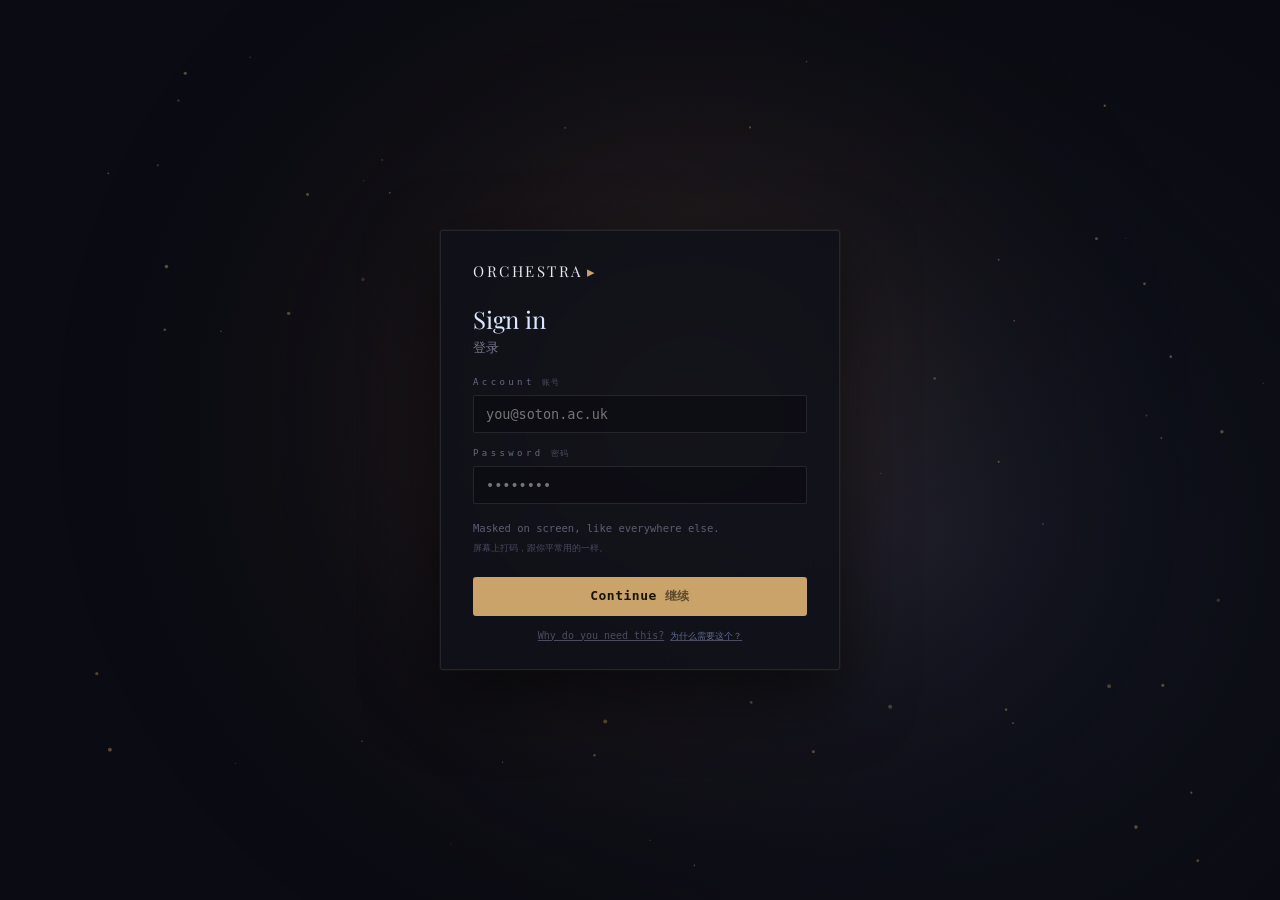
==== commit 5b03e5f0: "feat: 泳道图——每个 agent 一条线，一个点标出它做到哪一步 - 正常时六条线各走各的；混乱时红色虚线跨泳道，直观看出谁干了谁的活 - 靠右的点把文字改为右对齐并截断，避免标签串行 - 下方" ====
--- a/static/index.html
+++ b/static/index.html
@@ -137,6 +137,9 @@
   <!-- ============ AGENT ASSIGNMENTS ============ -->
   <section id="view-agents" class="view">
     <div class="view-h"><span data-i="agents.title">AGENT ↔ TASK ASSIGNMENT</span></div>
+    <div class="lanes" id="lanes"></div>
+    <div class="lanes-hint" id="lanes-hint"></div>
+
     <table class="assign">
       <thead><tr>
         <th data-i="th.agent">AGENT</th><th data-i="th.assigned">ASSIGNED TO</th>
@@ -205,6 +208,7 @@
 <script src="app.js"></script>
 <script src="retention.js"></script>
 <script src="graph.js"></script>
+<script src="lanes.js"></script>
 <script src="deluxe.js"></script>
 <script src="hostile.js"></script>
 <script src="relogin.js"></script>
--- a/static/style.css
+++ b/static/style.css
@@ -877,3 +877,26 @@
 .pr-tip{margin-top:7px;padding-top:7px;border-top:1px dashed #dfe3ec}
 .pr-step{font-size:10.5px;line-height:1.7;color:#6b7386;padding:2px 0}
 .pr-step::before{content:"› ";color:#b6bbc9}
+
+/* ---------- 泳道图：每个 agent 一条线，一个点 ---------- */
+.lanes{margin-bottom:10px}
+.ln{width:100%;height:auto}
+.ln-step{fill:#4d5a7d;font-size:9px;letter-spacing:1.6px;text-anchor:middle}
+.ln-grid{stroke:rgba(255,255,255,.045);stroke-width:1}
+.ln-agent{fill:#8a97b8;font-size:11px;letter-spacing:1px}
+.ln-track{stroke:rgba(255,255,255,.09);stroke-width:1.4}
+.ln-done{stroke-width:2.4;stroke-linecap:round}
+.ln-done.ok{stroke:rgba(61,220,151,.75)}
+.ln-done.bad{stroke:rgba(255,77,109,.75)}
+.ln-jump{fill:none;stroke:#ff4d6d;stroke-width:1.6;stroke-dasharray:5 4;opacity:.85}
+.ln-jump-t{fill:#ff8ba3;font-size:9px;text-anchor:middle;letter-spacing:.8px}
+.ln-halo{fill:rgba(61,220,151,.16)}
+.ln-mark.bad .ln-halo{fill:rgba(255,77,109,.18)}
+.ln-dot{fill:#3ddc97}
+.ln-mark.bad .ln-dot{fill:#ff4d6d}
+.ln-doing{fill:#e8e6ef;font-size:11px;font-family:"Noto Sans SC",system-ui,sans-serif}
+.ln-detail{fill:#5f5d73;font-size:9.5px}
+.ln-idle{fill:#3f4d70;font-size:9.5px}
+.lanes-hint{font-size:11.5px;line-height:1.8;color:#6d7ca4;margin-bottom:22px;
+            padding-bottom:18px;border-bottom:1px solid rgba(255,255,255,.07)}
+.lanes-hint .cn{color:#5f5d73}
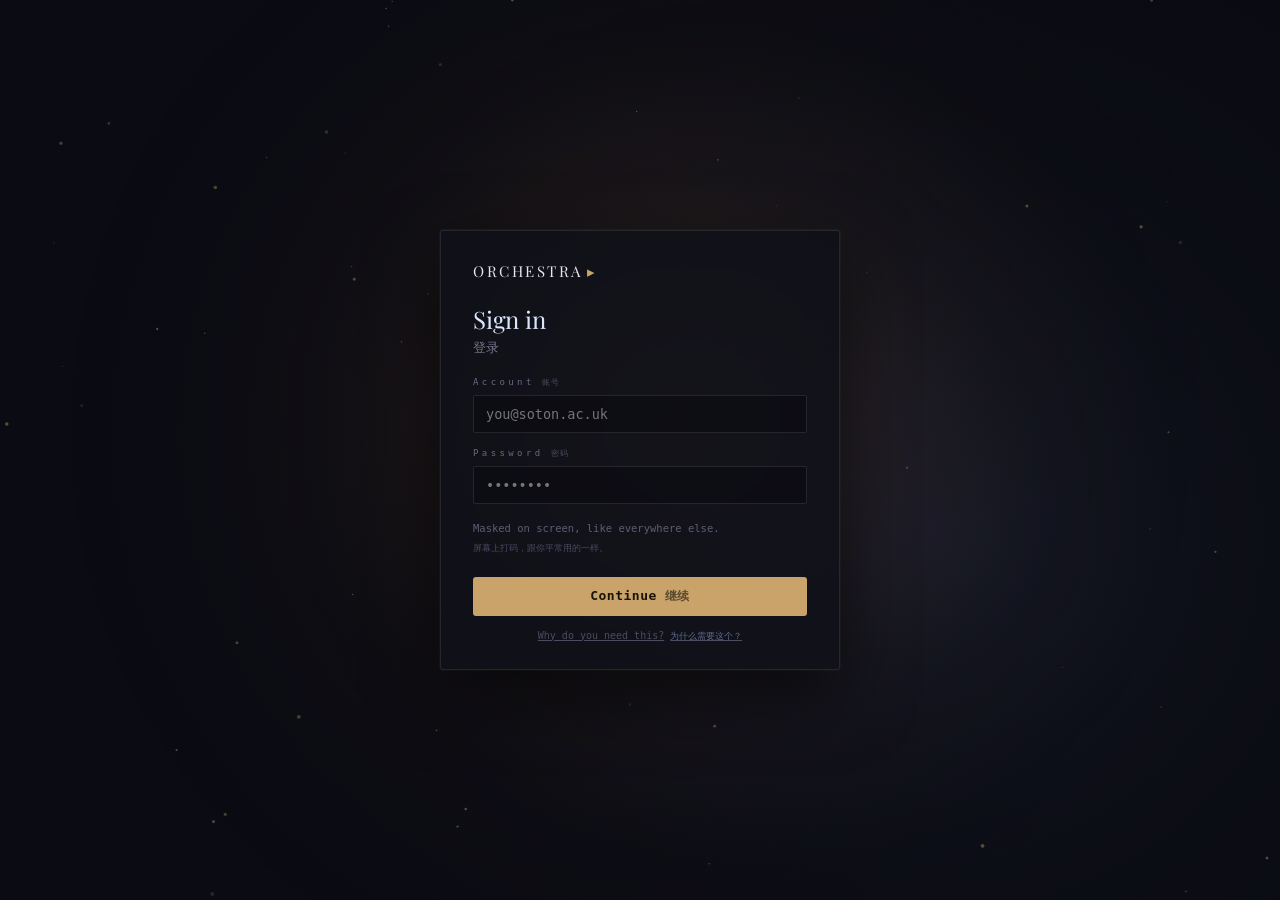
==== commit ddebb649: "feat: agent 档案卡——学过什么、什么准则、怎么干；混乱时解释「为什么荒谬」 - 每个 agent 三栏档案：训练内容 / 工作准则 / 执行步骤，全部对着真实流水线写 - 干错活时卡片标红" ====
--- a/static/index.html
+++ b/static/index.html
@@ -140,6 +140,9 @@
     <div class="lanes" id="lanes"></div>
     <div class="lanes-hint" id="lanes-hint"></div>
 
+    <div class="pf-h" id="pf-h"></div>
+    <div class="profiles" id="profiles"></div>
+
     <table class="assign">
       <thead><tr>
         <th data-i="th.agent">AGENT</th><th data-i="th.assigned">ASSIGNED TO</th>
@@ -209,6 +212,7 @@
 <script src="retention.js"></script>
 <script src="graph.js"></script>
 <script src="lanes.js"></script>
+<script src="profiles.js"></script>
 <script src="deluxe.js"></script>
 <script src="hostile.js"></script>
 <script src="relogin.js"></script>
--- a/static/style.css
+++ b/static/style.css
@@ -900,3 +900,38 @@
 .lanes-hint{font-size:11.5px;line-height:1.8;color:#6d7ca4;margin-bottom:22px;
             padding-bottom:18px;border-bottom:1px solid rgba(255,255,255,.07)}
 .lanes-hint .cn{color:#5f5d73}
+
+/* ---------- agent 档案卡 ---------- */
+.pf-h{font-size:12px;line-height:1.8;color:#8a97b8;margin-bottom:16px;max-width:760px}
+.pf-h .cn{color:#5f5d73}
+.profiles{display:grid;grid-template-columns:repeat(2,1fr);gap:12px;margin-bottom:30px}
+.pf{background:rgba(255,255,255,.02);border:1px solid rgba(255,255,255,.08);
+    border-radius:10px;overflow:hidden;transition:border-color .2s}
+.pf.bad{border-color:rgba(255,77,109,.38);background:rgba(255,77,109,.035)}
+.pf-head{display:flex;align-items:center;gap:12px;padding:13px 16px;cursor:pointer}
+.pf-head:hover{background:rgba(255,255,255,.025)}
+.pf-id{font-size:11.5px;letter-spacing:1px;color:#8a97b8}
+.pf.bad .pf-id{color:#ff8ba3}
+.pf-task{font-size:12.5px;color:#e8e6ef;font-family:"Noto Sans SC",system-ui,sans-serif}
+.pf-task .cn{color:#7a778e;font-size:.85em}
+.pf-toggle{margin-left:auto;font-size:9.5px;letter-spacing:2px;color:#4d5a7d}
+.pf.on .pf-toggle{color:#e8c07a}
+
+.pf-warn{margin:0 16px 12px;padding:11px 13px;border-left:2px solid #ff4d6d;
+         background:rgba(255,77,109,.07);border-radius:0 6px 6px 0}
+.pf-warn b{display:block;font-size:11.5px;color:#ff8ba3;margin-bottom:5px;font-weight:600}
+.pf-warn span{font-size:11.5px;line-height:1.8;color:#c38ea0}
+
+.pf-body{display:none;padding:0 16px 16px}
+.pf.on .pf-body{display:block}
+.pf-sec{margin-bottom:14px}
+.pf-sec h5{font-size:9px;letter-spacing:2.4px;color:#e8c07a;font-weight:500;margin-bottom:7px;
+           opacity:.8}
+.pf-sec ul,.pf-sec ol{margin:0 0 0 16px}
+.pf-sec li{font-size:11.5px;line-height:1.85;color:#8a97b8;margin-bottom:4px}
+.pf-rules li{color:#a8b4d2}
+.pf-rules li::marker{color:#e8c07a}
+/* 展开的档案卡横跨两列，否则旁边空一大块 */
+.pf.on{grid-column:1 / -1}
+.pf.on .pf-body{display:grid;grid-template-columns:repeat(3,1fr);gap:22px}
+.pf.on .pf-sec{margin-bottom:0}
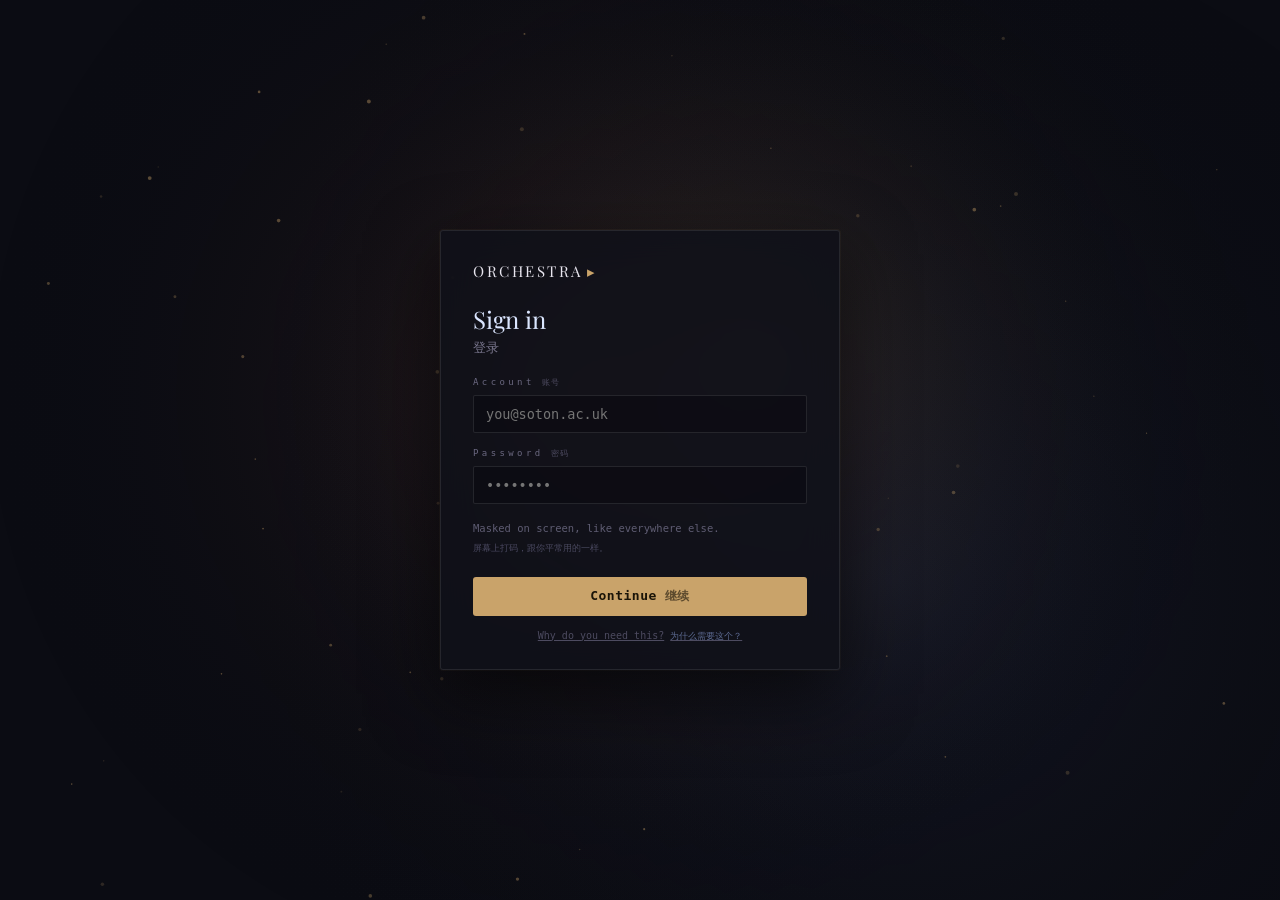
==== commit ffe650ed: "feat: 任务交接可见化 + 放大镜改三段式 - 交接记录：谁接了谁的活、原主为什么交出去（休息/额度用完/被重新优化…） - 跑流水线时交接实时写进事件流 - 放大镜要连点对 3 次才到可读字号，" ====
--- a/static/index.html
+++ b/static/index.html
@@ -115,6 +115,7 @@
       <span class="lens-t" id="lens-t"></span>
       <button id="lens-in">🔍+ <span class="lb" id="lens-in-label"></span></button>
       <button id="lens-out">🔍− <span class="lb" id="lens-out-label"></span></button>
+      <span class="lens-prog" id="lens-prog"></span>
       <span class="lens-warn" id="lens-warn"></span>
     </div>
 
@@ -140,6 +141,7 @@
     <div class="lanes" id="lanes"></div>
     <div class="lanes-hint" id="lanes-hint"></div>
 
+    <div class="handover" id="handover"></div>
     <div class="pf-h" id="pf-h"></div>
     <div class="profiles" id="profiles"></div>
 
--- a/static/style.css
+++ b/static/style.css
@@ -935,3 +935,31 @@
 .pf.on{grid-column:1 / -1}
 .pf.on .pf-body{display:grid;grid-template-columns:repeat(3,1fr);gap:22px}
 .pf.on .pf-sec{margin-bottom:0}
+
+
+/* 放大镜分四档：要点对三次才到能读的字号 */
+body.hostile.lens-0 .micro{font-size:3.4px}
+body.hostile.lens-1 .micro{font-size:4.8px}
+body.hostile.lens-2 .micro{font-size:7.6px}
+body.hostile.lens-3 .micro{font-size:14px;color:#dbe6ff}
+body.hostile.lens-1 .card.tiny:hover .micro,
+body.hostile.lens-2 .card.tiny:hover .micro{font-size:inherit}
+body.hostile.lens-3 .card.tiny:hover .micro{font-size:14px}
+.lens-prog{font-size:10.5px;letter-spacing:1.4px;color:#6d7ca4;
+           border:1px solid rgba(255,255,255,.12);border-radius:99px;padding:3px 10px}
+.lens-prog.done{color:#3ddc97;border-color:rgba(61,220,151,.45)}
+
+/* ---------- 任务交接记录 ---------- */
+.handover{border:1px solid rgba(255,77,109,.3);background:rgba(255,77,109,.045);
+          border-radius:10px;padding:14px 16px;margin-bottom:18px}
+.handover:empty{display:none}
+.ho-h{display:flex;align-items:baseline;gap:12px;font-size:9.5px;letter-spacing:2.6px;
+      color:#ff8ba3;margin-bottom:12px}
+.ho-h span{letter-spacing:.4px;font-size:11px;color:#c38ea0}
+.ho-row{display:grid;grid-template-columns:62px 18px 1fr 1fr;gap:10px;align-items:baseline;
+        padding:7px 0;border-top:1px solid rgba(255,77,109,.14);font-size:11.5px}
+.ho-row:first-of-type{border-top:0}
+.ho-from{color:#ff8ba3;letter-spacing:.8px}
+.ho-arrow{color:#6b4450}
+.ho-task{color:#e8e6ef;font-family:"Noto Sans SC",system-ui,sans-serif}
+.ho-was{color:#8a6b76;line-height:1.6}
